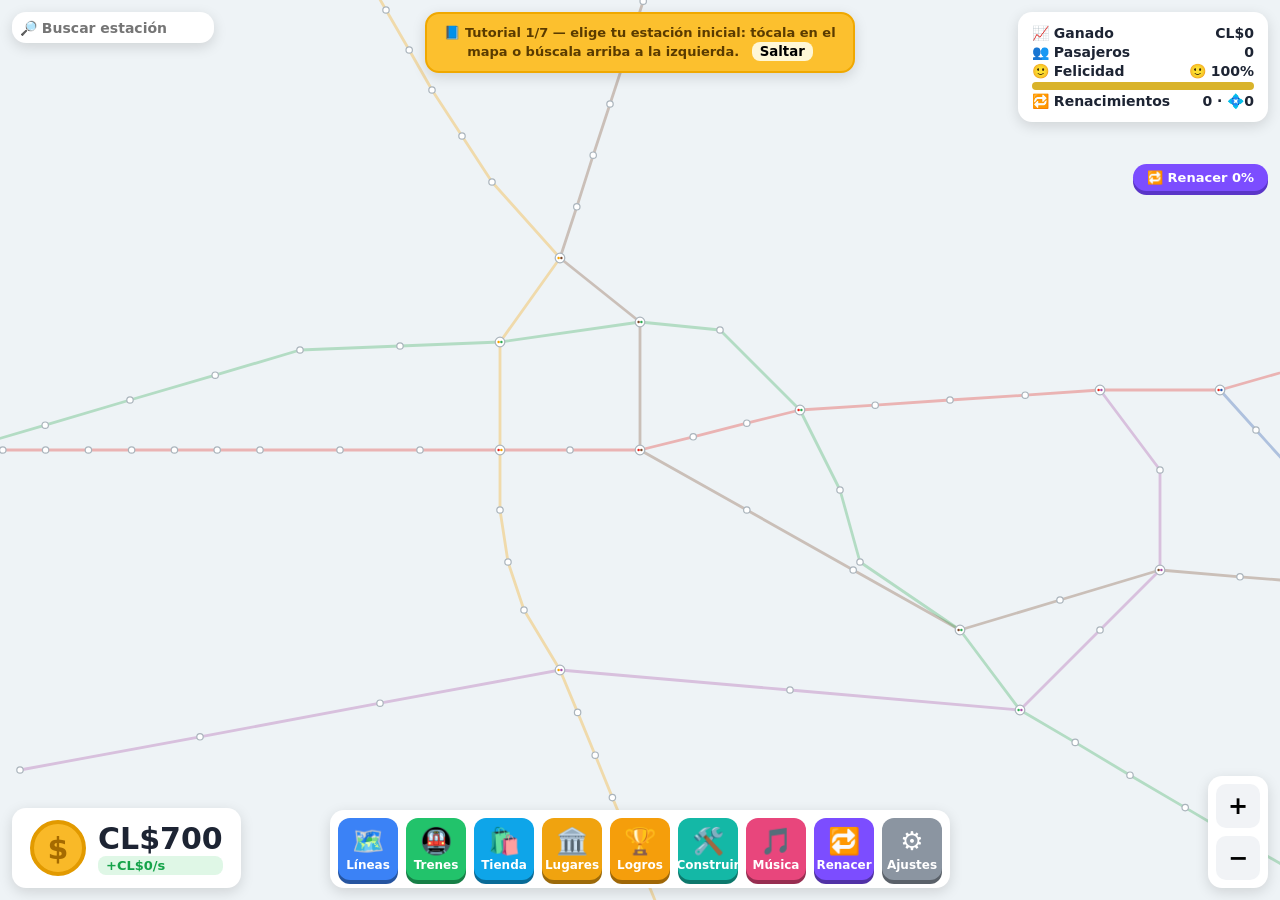
==== index.html @ 4ad5b28a "asd" ====
<!DOCTYPE html>
<html lang="es"><head><meta charset="utf-8"><meta name="viewport" content="width=device-width,initial-scale=1">
<title>Metro de Santiago Tycoon</title><link rel="stylesheet" href="css/style.css"></head><body>
<svg id="map"><g id="w"></g></svg>
<div class="panel" id="tip"></div>
<div class="panel" id="srch"><input id="sb" list="dl" placeholder="🔎 Buscar estación"><datalist id="dl"></datalist></div>
<div id="toasts"></div><div class="panel" id="bmb"></div><div class="panel" id="evb"></div>
<div class="panel" id="rbp" onclick="show(mRebirth)"></div>
<div class="panel" id="stats">
<div><span>📈 Ganado</span><span id="sE"></span></div><div><span>👥 Pasajeros</span><span id="sP"></span></div>
<div><span>🙂 Felicidad</span><span id="sH"></span></div><div class="bar"><i id="sHb"></i></div>
<div><span>🔁 Renacimientos</span><span id="sR"></span></div></div>
<div class="panel" id="money"><div id="coin">$</div><div><big id="mM"></big><small id="mI"></small></div></div>
<div class="panel" id="menu">
<button class="mb" style="--c:#3b82f6" onclick="show(mLines)"><span>🗺️</span>Líneas</button>
<button class="mb" style="--c:#22c36b" onclick="show(mTrains)"><span>🚇</span>Trenes</button>
<button class="mb" style="--c:#0ea5e9" onclick="show(mShop)"><span>🛍️</span>Tienda</button>
<button class="mb" style="--c:#f0a30f" onclick="show(mPlaces)"><span>🏛️</span>Lugares</button>
<button class="mb" style="--c:#f59e0b" onclick="show(mAch)"><span>🏆</span>Logros</button>
<button class="mb" style="--c:#14b8a6" onclick="show(mBuild)"><span>🛠️</span>Construir</button>
<button class="mb" style="--c:#e8467c" onclick="show(mMusic)"><span>🎵</span>Música</button>
<button class="mb" style="--c:#7c4dff" onclick="show(mRebirth)"><span>🔁</span>Renacer</button>
<button class="mb" style="--c:#8b95a1" onclick="show(mSet)"><span>⚙️</span>Ajustes</button></div>
<div class="panel" id="zoom"><button onclick="zoom(1.25)">+</button><button onclick="zoom(.8)">−</button></div>
<div id="nw"><div class="nc" id="ncard"><div class="nhd">📰 SANTIAGO HOY · ÚLTIMA HORA</div><div id="nimg"></div><h2 id="nh"></h2><p id="nt"></p><div class="nbt"><button class="btn" id="nclaim" style="--c:#f0a30f" onclick="claimNews()"></button><button class="btn" style="--c:#8b95a1" onclick="closeNews()">✕ Cerrar</button></div></div></div>
<div id="ov" onclick="if(event.target==this)closeM()"><div id="md"></div></div>
<script src="music/playlist.js"></script><script src="js/data.js"></script><script src="js/audio.js"></script><script src="js/game.js"></script>
</body></html>
---- css/style.css ----
:root{--bg:#eef3f6;--ink:#1d2433;--sh:0 4px 14px #0002}
*{box-sizing:border-box;font-family:"Segoe UI",system-ui,sans-serif}
body{margin:0;height:100vh;overflow:hidden;background:var(--bg);color:var(--ink);user-select:none}
#map{position:absolute;inset:0;width:100%;height:100%;cursor:grab;touch-action:none}
.lb{font-size:15px;font-weight:700;fill:#2b3442;text-anchor:middle;paint-order:stroke;stroke:#eef3f6;stroke-width:5px;pointer-events:none}
.zl .lb:not(.k){display:none}.st{cursor:pointer}
@keyframes p{50%{stroke-width:7}}.pulse{animation:p 1s infinite}
.panel{position:absolute;background:#fff;border-radius:14px;box-shadow:var(--sh);padding:10px 14px;font-weight:700}
#stats{top:12px;right:12px;width:250px;font-size:14px}#stats div{display:flex;justify-content:space-between;margin:3px 0}
.bar{height:8px;background:#e6e9ee;border-radius:6px;overflow:hidden}.bar i{display:block;height:100%;background:#d9b32a}
#tip{top:12px;left:50%;transform:translateX(-50%);background:#fcc02e;color:#5a3b00;font-size:13px;text-align:center;max-width:430px;border:2px solid #f0a800}
#srch{top:12px;left:12px;padding:6px}#srch input{border:0;outline:0;font-size:14px;font-weight:700;width:190px;background:none}
#rbp{top:164px;right:12px;padding:6px 14px;font-size:13px;color:#fff;background:#7c4dff;cursor:pointer;box-shadow:0 4px 0 #5a35c8}
#money{left:12px;bottom:12px;display:flex;gap:12px;align-items:center;padding:12px 18px}
#coin{width:56px;height:56px;border-radius:50%;background:#f9b928;border:4px solid #e29a00;display:grid;place-items:center;font-size:30px;color:#a56a00}
#money big{font-size:30px;display:block;font-weight:900}#money small{display:block;background:#dff7e6;color:#16a34a;border-radius:8px;padding:2px 8px;font-size:13px}
#menu{left:50%;transform:translateX(-50%);bottom:12px;display:flex;gap:8px;padding:8px}
.mb{width:60px;height:62px;border:0;border-radius:12px;background:var(--c);color:#fff;font-size:12px;font-weight:800;cursor:pointer;box-shadow:0 4px 0 color-mix(in srgb,var(--c) 65%,#000);display:flex;flex-direction:column;align-items:center;justify-content:center;gap:2px}
.mb span{font-size:26px}.mb:active{transform:translateY(3px)}
#zoom{right:12px;bottom:12px;display:flex;flex-direction:column;gap:8px;padding:8px}
#zoom button{width:44px;height:44px;border:0;border-radius:10px;background:#f1f3f6;font-size:24px;font-weight:800;cursor:pointer}
.btn{border:0;color:#fff;font-weight:800;font-size:16px;border-radius:14px;padding:14px 12px;background:var(--c);box-shadow:0 5px 0 color-mix(in srgb,var(--c) 68%,#000);cursor:pointer;text-shadow:0 1px 2px #0004}
.btn:active{transform:translateY(3px);box-shadow:0 2px 0 color-mix(in srgb,var(--c) 68%,#000)}.btn[disabled]{--c:#c5cbd1;cursor:not-allowed}
#ov{position:fixed;inset:0;background:#0004;display:none;align-items:center;justify-content:center;z-index:9}
#md{width:min(740px,94vw);max-height:84vh;background:#fff;border-radius:26px;overflow:hidden;display:flex;flex-direction:column;box-shadow:0 10px 40px #0005}
/* aparición progresiva desde abajo hacia arriba */
@keyframes rise{from{opacity:0;transform:translateY(80px) scale(.97);filter:blur(8px)}60%{filter:blur(0)}to{opacity:1;transform:none;filter:none}}
@keyframes fade{from{opacity:0}}
#md.in{animation:rise .42s cubic-bezier(.2,.8,.2,1)}#ov.in{animation:fade .3s}
@media(prefers-reduced-motion:reduce){#md.in,#ov.in{animation:none}}
.mh{display:flex;justify-content:space-between;align-items:center;padding:20px 26px;color:#fff}
.mh h2{margin:0;font-size:30px}.sub{opacity:.95;font-weight:600;margin-top:6px;font-size:14px}
.x{width:56px;height:56px;border-radius:50%;border:0;background:#fff;font-size:24px;font-weight:900;cursor:pointer;box-shadow:0 4px 0 #ccc;flex:none}
.mb2{padding:18px 22px 24px;overflow:auto;display:flex;flex-direction:column;gap:14px}
.g2{display:grid;grid-template-columns:1fr 1fr;gap:14px}
.box{display:flex;gap:16px;align-items:center;background:#f6f4ff;border:2px solid #ddd6fb;border-radius:16px;padding:16px}
.lvl{width:64px;height:64px;border-radius:50%;background:#7c4dff;color:#fff;font-size:32px;font-weight:900;display:grid;place-items:center;flex:none}
.pu{color:#6d44e0;font-weight:700;margin-top:4px}
.chip{display:inline-grid;place-items:center;width:26px;height:26px;border-radius:50%;color:#fff;font-size:12px;font-weight:800;margin-right:6px;background:#888}
.card{border:2px solid #e5e8ec;border-radius:16px;padding:14px;display:flex;flex-direction:column;gap:8px}.card.on{border-color:#f0a800;background:#fff9e8}
.card b{font-size:15px}.card small{color:#6b7480;font-weight:600}
.row{display:flex;gap:14px;align-items:center;border:2px solid #f2b3b0;border-radius:16px;padding:14px}
.row .chip{width:52px;height:52px;font-size:22px;margin:0;flex:none}.row .sv{margin-left:auto;font-weight:800;color:#16a34a}
.hint{background:#fff7d6;border-radius:12px;padding:12px;font-weight:700;color:#7a5a00;font-size:14px}
.art{display:flex;flex-wrap:wrap;gap:8px}.art a{background:#f1f3f6;border-radius:20px;padding:6px 12px;font-size:13px;font-weight:700;color:#1d2433;text-decoration:none}.art a:hover{background:#ffe3ec}
.tabs{display:flex;flex-wrap:wrap;gap:8px}.tabs button{border:0;border-radius:20px;padding:8px 14px;font-weight:800;cursor:pointer;background:#f1f3f6}.tabs .on{background:#e8467c;color:#fff}
.in2{width:100%;padding:12px;border:2px solid #e5e8ec;border-radius:12px;font-size:14px;font-weight:600}
#mp{position:fixed;left:12px;bottom:96px;width:240px;display:none;z-index:5;background:#000;border-radius:12px;overflow:hidden;box-shadow:var(--sh)}
#mp iframe{width:100%;height:135px;border:0;display:block}#mp button{position:absolute;right:4px;top:4px;z-index:2;border:0;border-radius:50%;width:24px;height:24px;cursor:pointer}
@media(max-width:700px){#stats{width:190px;font-size:12px}#rbp{top:150px}.g2{grid-template-columns:1fr}#tip{display:none}.mb{width:52px;height:56px;font-size:10px}}

#tip{line-height:1.4}.sk{margin-left:8px;border:0;border-radius:8px;padding:2px 8px;font-weight:800;cursor:pointer;background:#fff7d6}
#toasts{position:absolute;top:64px;left:12px;width:290px;display:flex;flex-direction:column;gap:8px;z-index:6;pointer-events:none}
.toast{pointer-events:auto;background:#fff;border-radius:12px;box-shadow:var(--sh);padding:10px 12px;font-size:13px;font-weight:700;border-left:6px solid #3b82f6;animation:tin .4s cubic-bezier(.2,.8,.2,1);transition:opacity .3s}
.toast.out{opacity:0}.toast.bad{border-color:#ff5a52;background:#fff3f2}.toast.good{border-color:#22c36b}.toast.gift{border-color:#f0a30f;cursor:pointer;background:#fffaf0}.toast small{color:#6b7480}
@keyframes tin{from{opacity:0;transform:translateY(-24px)}}
#evb{top:70px;left:50%;transform:translateX(-50%);min-width:280px;text-align:center;display:none}
#evb.bad{background:#fff3f2;border:2px solid #ff5a52}#evb.good{background:#effcf3;border:2px solid #22c36b}#evb .bar{margin-top:6px}
.bad .bar i{background:#ff5a52}.good .bar i{background:#22c36b}
.pl{transition:opacity .4s}.pl:not(.got){opacity:.38;filter:grayscale(1)}.pl.got{filter:drop-shadow(0 3px 4px #0004)}

#bmb{top:118px;left:50%;transform:translateX(-50%);display:none;background:#ecfeff;border:2px solid #14b8a6;text-align:center;font-size:13px}
#nw{position:fixed;inset:0;background:#0f172a99;display:none;align-items:center;justify-content:center;z-index:12}
.nc{width:min(520px,92vw);background:#fffdf7;border-radius:22px;padding:22px 26px 26px;text-align:center;box-shadow:0 12px 50px #0007;border:3px solid #1d2433}
.nc.in{animation:rise .45s cubic-bezier(.2,.8,.2,1)}
.nhd{font-weight:900;font-size:13px;letter-spacing:2px;border-bottom:3px double #1d2433;padding-bottom:8px;margin-bottom:14px}
#nimg{display:grid;place-items:center;height:120px;margin-bottom:8px}.nc h2{margin:6px 0 8px;font-size:26px;line-height:1.15}.nc p{margin:0 0 18px;font-size:16px;font-weight:600;color:#3b4454}
.nbt{display:flex;gap:12px;justify-content:center;flex-wrap:wrap}
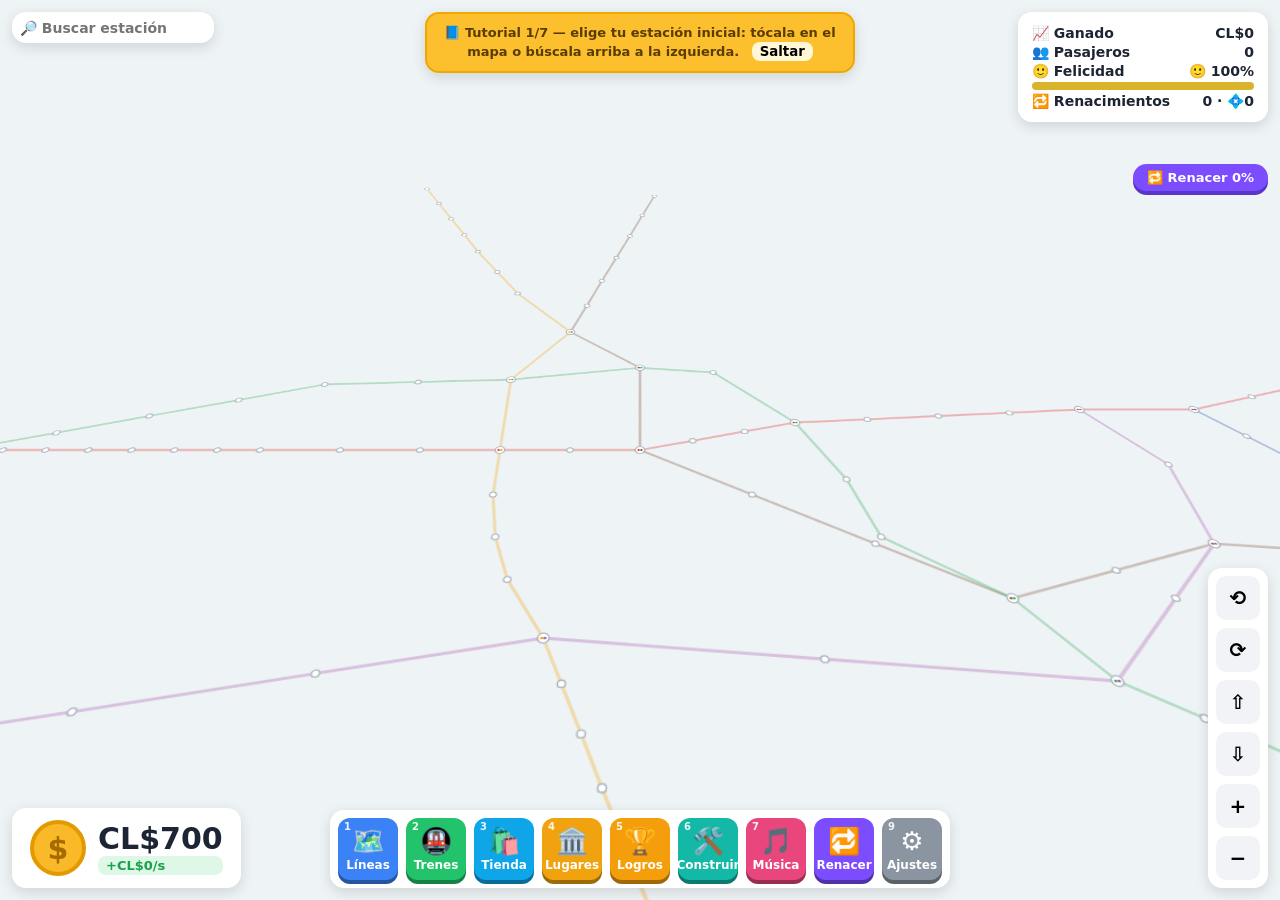
==== commit 5e35bc03: "asdasd" ====
--- a/index.html
+++ b/index.html
@@ -1,27 +1,27 @@
 <!DOCTYPE html>
-<html lang="es"><head><meta charset="utf-8"><meta name="viewport" content="width=device-width,initial-scale=1">
+<html lang="es"><head><meta charset="utf-8"><meta name="viewport" content="width=device-width,initial-scale=1,maximum-scale=1,user-scalable=no,viewport-fit=cover"><meta name="theme-color" content="#eef3f6"><meta name="mobile-web-app-capable" content="yes"><meta name="apple-mobile-web-app-capable" content="yes"><meta name="apple-mobile-web-app-title" content="Metro Santiago">
 <title>Metro de Santiago Tycoon</title><link rel="stylesheet" href="css/style.css"></head><body>
-<svg id="map"><g id="w"></g></svg>
+<div id="stage"><svg id="map"><g id="w"></g></svg></div>
 <div class="panel" id="tip"></div>
 <div class="panel" id="srch"><input id="sb" list="dl" placeholder="🔎 Buscar estación"><datalist id="dl"></datalist></div>
 <div id="toasts"></div><div class="panel" id="bmb"></div><div class="panel" id="evb"></div>
-<div class="panel" id="rbp" onclick="show(mRebirth)"></div>
+<div class="panel" id="rbp" onclick="show(mRebirth)"><i class="kb">8</i></div>
 <div class="panel" id="stats">
 <div><span>📈 Ganado</span><span id="sE"></span></div><div><span>👥 Pasajeros</span><span id="sP"></span></div>
 <div><span>🙂 Felicidad</span><span id="sH"></span></div><div class="bar"><i id="sHb"></i></div>
 <div><span>🔁 Renacimientos</span><span id="sR"></span></div></div>
 <div class="panel" id="money"><div id="coin">$</div><div><big id="mM"></big><small id="mI"></small></div></div>
 <div class="panel" id="menu">
-<button class="mb" style="--c:#3b82f6" onclick="show(mLines)"><span>🗺️</span>Líneas</button>
-<button class="mb" style="--c:#22c36b" onclick="show(mTrains)"><span>🚇</span>Trenes</button>
-<button class="mb" style="--c:#0ea5e9" onclick="show(mShop)"><span>🛍️</span>Tienda</button>
-<button class="mb" style="--c:#f0a30f" onclick="show(mPlaces)"><span>🏛️</span>Lugares</button>
-<button class="mb" style="--c:#f59e0b" onclick="show(mAch)"><span>🏆</span>Logros</button>
-<button class="mb" style="--c:#14b8a6" onclick="show(mBuild)"><span>🛠️</span>Construir</button>
-<button class="mb" style="--c:#e8467c" onclick="show(mMusic)"><span>🎵</span>Música</button>
+<button class="mb" style="--c:#3b82f6" onclick="show(mLines)"><i class="kb">1</i><span>🗺️</span>Líneas</button>
+<button class="mb" style="--c:#22c36b" onclick="show(mTrains)"><i class="kb">2</i><span>🚇</span>Trenes</button>
+<button class="mb" style="--c:#0ea5e9" onclick="show(mShop)"><i class="kb">3</i><span>🛍️</span>Tienda</button>
+<button class="mb" style="--c:#f0a30f" onclick="show(mPlaces)"><i class="kb">4</i><span>🏛️</span>Lugares</button>
+<button class="mb" style="--c:#f59e0b" onclick="show(mAch)"><i class="kb">5</i><span>🏆</span>Logros</button>
+<button class="mb" style="--c:#14b8a6" onclick="show(mBuild)"><i class="kb">6</i><span>🛠️</span>Construir</button>
+<button class="mb" style="--c:#e8467c" onclick="show(mMusic)"><i class="kb">7</i><span>🎵</span>Música</button>
 <button class="mb" style="--c:#7c4dff" onclick="show(mRebirth)"><span>🔁</span>Renacer</button>
-<button class="mb" style="--c:#8b95a1" onclick="show(mSet)"><span>⚙️</span>Ajustes</button></div>
-<div class="panel" id="zoom"><button onclick="zoom(1.25)">+</button><button onclick="zoom(.8)">−</button></div>
+<button class="mb" style="--c:#8b95a1" onclick="show(mSet)"><i class="kb">9</i><span>⚙️</span>Ajustes</button></div>
+<div class="panel" id="zoom"><button title="Girar a la izquierda" onclick="rot(-15)">⟲</button><button title="Girar a la derecha" onclick="rot(15)">⟳</button><button title="Inclinar más" onclick="tilt(8)">⇧</button><button title="Inclinar menos" onclick="tilt(-8)">⇩</button><button onclick="zoom(1.25)">+</button><button onclick="zoom(.8)">−</button></div>
 <div id="nw"><div class="nc" id="ncard"><div class="nhd">📰 SANTIAGO HOY · ÚLTIMA HORA</div><div id="nimg"></div><h2 id="nh"></h2><p id="nt"></p><div class="nbt"><button class="btn" id="nclaim" style="--c:#f0a30f" onclick="claimNews()"></button><button class="btn" style="--c:#8b95a1" onclick="closeNews()">✕ Cerrar</button></div></div></div>
 <div id="ov" onclick="if(event.target==this)closeM()"><div id="md"></div></div>
 <script src="music/playlist.js"></script><script src="js/data.js"></script><script src="js/audio.js"></script><script src="js/game.js"></script>
--- a/css/style.css
+++ b/css/style.css
@@ -47,7 +47,6 @@
 .in2{width:100%;padding:12px;border:2px solid #e5e8ec;border-radius:12px;font-size:14px;font-weight:600}
 #mp{position:fixed;left:12px;bottom:96px;width:240px;display:none;z-index:5;background:#000;border-radius:12px;overflow:hidden;box-shadow:var(--sh)}
 #mp iframe{width:100%;height:135px;border:0;display:block}#mp button{position:absolute;right:4px;top:4px;z-index:2;border:0;border-radius:50%;width:24px;height:24px;cursor:pointer}
-@media(max-width:700px){#stats{width:190px;font-size:12px}#rbp{top:150px}.g2{grid-template-columns:1fr}#tip{display:none}.mb{width:52px;height:56px;font-size:10px}}
 
 #tip{line-height:1.4}.sk{margin-left:8px;border:0;border-radius:8px;padding:2px 8px;font-weight:800;cursor:pointer;background:#fff7d6}
 #toasts{position:absolute;top:64px;left:12px;width:290px;display:flex;flex-direction:column;gap:8px;z-index:6;pointer-events:none}
@@ -66,3 +65,36 @@
 .nhd{font-weight:900;font-size:13px;letter-spacing:2px;border-bottom:3px double #1d2433;padding-bottom:8px;margin-bottom:14px}
 #nimg{display:grid;place-items:center;height:120px;margin-bottom:8px}.nc h2{margin:6px 0 8px;font-size:26px;line-height:1.15}.nc p{margin:0 0 18px;font-size:16px;font-weight:600;color:#3b4454}
 .nbt{display:flex;gap:12px;justify-content:center;flex-wrap:wrap}
+
+/* ---------- Móviles ---------- */
+html,body{overscroll-behavior:none;-webkit-tap-highlight-color:transparent;touch-action:manipulation}
+body{height:100vh;height:100dvh}
+.mb2{-webkit-overflow-scrolling:touch;overscroll-behavior:contain}.sk.ok{background:#22c36b;color:#fff}
+@media(max-width:760px){
+#srch{top:8px;left:8px}#srch input{width:130px;font-size:13px}
+#stats{top:8px;right:8px;width:150px;font-size:11px;padding:6px 10px}#stats div:nth-child(2){display:none}
+#rbp{top:92px;right:8px;font-size:11px;padding:4px 10px}
+#tip{top:52px;left:8px;right:auto;transform:none;width:calc(100vw - 176px);max-width:none;font-size:11px;padding:6px 8px}
+#toasts{top:120px;left:8px;width:calc(100vw - 176px)}
+#evb{top:auto;bottom:196px;left:8px;transform:none;min-width:0;width:calc(100vw - 70px)}
+#bmb{top:auto;bottom:146px;left:8px;transform:none;width:calc(100vw - 70px);font-size:12px}
+#money{left:8px;bottom:84px;padding:6px 10px;gap:8px}#coin{width:36px;height:36px;font-size:20px;border-width:3px}#money big{font-size:20px}#money small{font-size:11px;padding:1px 6px}
+#zoom{right:8px;bottom:84px;padding:4px;gap:4px}#zoom button{width:38px;height:38px}
+#menu{left:8px;right:8px;transform:none;bottom:max(8px,env(safe-area-inset-bottom));overflow-x:auto;gap:6px;padding:6px;scrollbar-width:none}#menu::-webkit-scrollbar{display:none}
+.mb{flex:none;width:56px;height:56px;font-size:10px}.mb span{font-size:22px}
+#ov{align-items:flex-end}#md{width:100vw;max-height:90vh;max-height:90dvh;border-radius:22px 22px 0 0}
+.mh{padding:14px 16px}.mh h2{font-size:22px}.sub{font-size:12px}.x{width:44px;height:44px;font-size:20px}
+.mb2{padding:12px 14px calc(18px + env(safe-area-inset-bottom))}.g2{grid-template-columns:1fr}.btn{min-height:48px;font-size:15px}.box{padding:12px;gap:12px}.lvl{width:52px;height:52px;font-size:26px}
+.row{flex-wrap:wrap}.row .sv{margin-left:0}.sk{padding:6px 10px}
+.nc{padding:16px}.nc h2{font-size:21px}.nc p{font-size:14px}#nimg{height:96px}
+}
+@media(max-height:520px){#md{max-height:96vh;max-height:96dvh}.mh{padding:8px 14px}.mh h2{font-size:18px}.sub{display:none}#stats div:nth-child(3),#stats .bar{display:none}#tip{font-size:10px}}
+
+/* ---------- Vista 3D ---------- */
+#stage{position:absolute;inset:0;overflow:hidden}
+#stage.d3{-webkit-mask-image:linear-gradient(to bottom,transparent 0,#000 24%);mask-image:linear-gradient(to bottom,transparent 0,#000 24%)}
+#map{will-change:transform}.bb{transform:rotate(var(--ry,0deg)) scaleY(var(--sy,1));transform-origin:0 0}
+#zoom button{font-size:20px}
+
+.mb{position:relative}.kb{position:absolute;top:3px;left:6px;font-size:10px;font-style:normal;font-weight:900;opacity:.9;display:none}
+@media(hover:hover) and (pointer:fine){.kb{display:block}}
